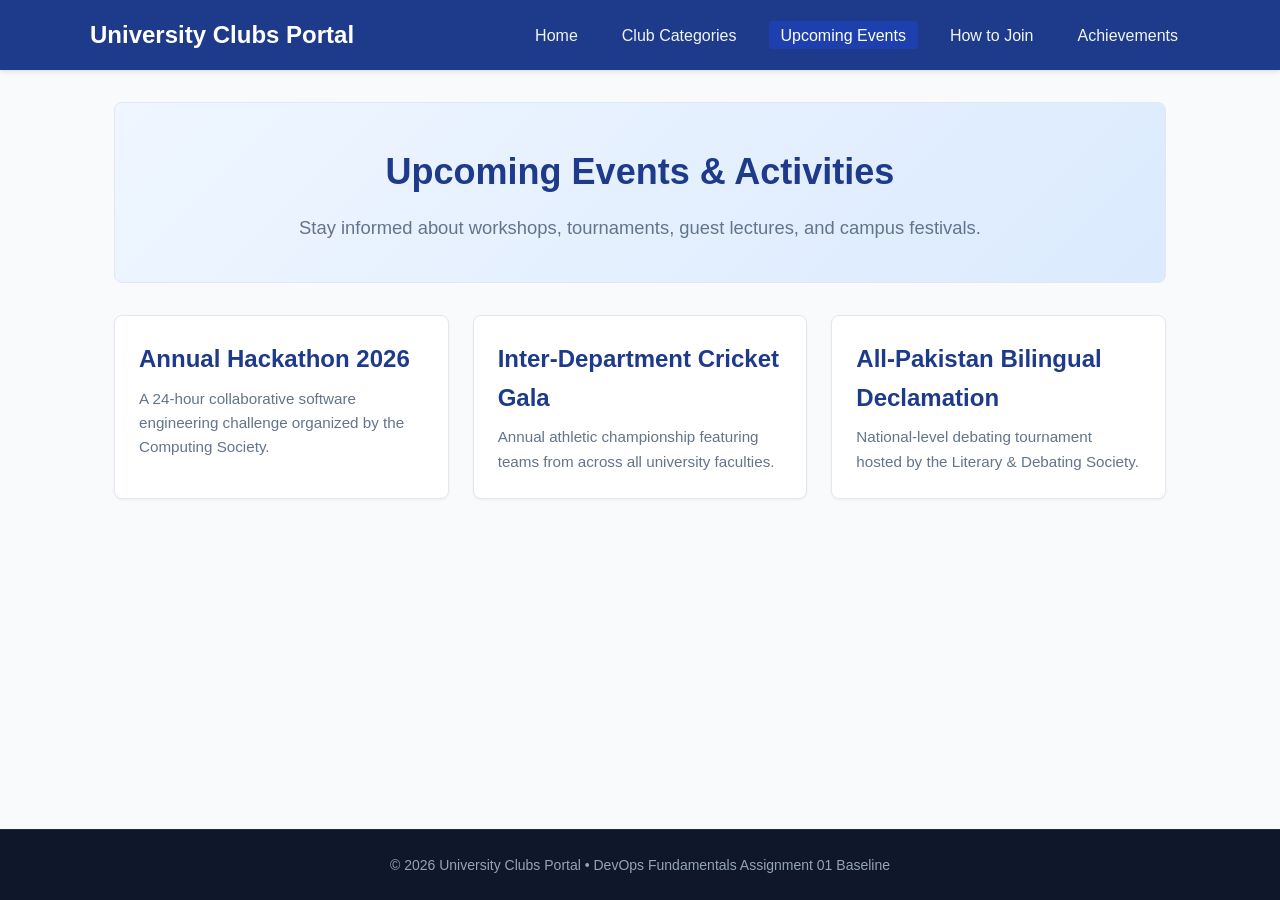
==== src/events.html @ 195c0437 "chore: create website folder structure" ====
<!DOCTYPE html>
<html lang="en">
<head>
    <meta charset="UTF-8">
    <meta name="viewport" content="width=device-width, initial-scale=1.0">
    <title>University Clubs Portal - Upcoming Events</title>
    <link rel="stylesheet" href="../styles/style.css">
</head>
<body>
    <header>
        <div class="nav-container">
            <div class="brand-title">University Clubs Portal</div>
            <nav>
                <ul>
                    <li><a href="index.html">Home</a></li>
                    <li><a href="clubs.html">Club Categories</a></li>
                    <li><a href="events.html" class="active">Upcoming Events</a></li>
                    <li><a href="join.html">How to Join</a></li>
                    <li><a href="highlights.html">Achievements</a></li>
                </ul>
            </nav>
        </div>
    </header>

    <main>
        <section class="hero">
            <h1>Upcoming Events & Activities</h1>
            <p>Stay informed about workshops, tournaments, guest lectures, and campus festivals.</p>
        </section>

        <section class="card-grid">
            <article class="card">
                <h2>Annual Hackathon 2026</h2>
                <p>A 24-hour collaborative software engineering challenge organized by the Computing Society.</p>
            </article>
            <article class="card">
                <h2>Inter-Department Cricket Gala</h2>
                <p>Annual athletic championship featuring teams from across all university faculties.</p>
            </article>
            <article class="card">
                <h2>All-Pakistan Bilingual Declamation</h2>
                <p>National-level debating tournament hosted by the Literary & Debating Society.</p>
            </article>
        </section>
    </main>

    <footer>
        <p>&copy; 2026 University Clubs Portal &bull; DevOps Fundamentals Assignment 01 Baseline</p>
    </footer>
</body>
</html>
---- styles/style.css ----
/* ==========================================================================
   University Clubs Portal - Main Stylesheet
   ========================================================================== */

:root {
    --primary-color: #1e3a8a;
    --primary-hover: #1e40af;
    --secondary-color: #3b82f6;
    --accent-color: #f59e0b;
    --background-color: #f8fafc;
    --card-background: #ffffff;
    --text-primary: #1e293b;
    --text-secondary: #64748b;
    --border-color: #e2e8f0;
    --font-family: -apple-system, BlinkMacSystemFont, "Segoe UI", Roboto, "Helvetica Neue", Arial, sans-serif;
}

* {
    box-sizing: border-box;
    margin: 0;
    padding: 0;
}

body {
    font-family: var(--font-family);
    background-color: var(--background-color);
    color: var(--text-primary);
    line-height: 1.6;
    min-height: 100vh;
    display: flex;
    flex-direction: column;
}

/* Header & Navigation */
header {
    background-color: var(--primary-color);
    color: #ffffff;
    padding: 1rem 2rem;
    box-shadow: 0 2px 4px rgba(0, 0, 0, 0.1);
}

.nav-container {
    max-width: 1100px;
    margin: 0 auto;
    display: flex;
    justify-content: space-between;
    align-items: center;
    flex-wrap: wrap;
    gap: 1rem;
}

.brand-title {
    font-size: 1.5rem;
    font-weight: 700;
}

nav ul {
    display: flex;
    list-style: none;
    gap: 1.25rem;
    align-items: center;
}

nav a {
    color: #f1f5f9;
    text-decoration: none;
    font-weight: 500;
    padding: 0.35rem 0.75rem;
    border-radius: 4px;
    transition: background-color 0.2s ease, color 0.2s ease;
}

nav a:hover,
nav a.active {
    background-color: var(--primary-hover);
    color: #ffffff;
}

/* Main Content Container */
main {
    max-width: 1100px;
    width: 100%;
    margin: 2rem auto;
    padding: 0 1.5rem;
    flex: 1;
}

/* Hero Section */
.hero {
    background: linear-gradient(135deg, #eff6ff 0%, #dbeafe 100%);
    border: 1px solid var(--border-color);
    border-radius: 8px;
    padding: 2.5rem 2rem;
    margin-bottom: 2rem;
    text-align: center;
}

.hero h1 {
    font-size: 2.25rem;
    color: var(--primary-color);
    margin-bottom: 0.75rem;
}

.hero p {
    font-size: 1.15rem;
    color: var(--text-secondary);
    max-width: 750px;
    margin: 0 auto;
}

/* Content Grid & Cards */
.card-grid {
    display: grid;
    grid-template-columns: repeat(auto-fit, minmax(280px, 1fr));
    gap: 1.5rem;
    margin-top: 1.5rem;
}

.card {
    background-color: var(--card-background);
    border: 1px solid var(--border-color);
    border-radius: 8px;
    padding: 1.5rem;
    box-shadow: 0 1px 3px rgba(0, 0, 0, 0.05);
    transition: transform 0.2s ease, box-shadow 0.2s ease;
}

.card:hover {
    transform: translateY(-2px);
    box-shadow: 0 4px 6px -1px rgba(0, 0, 0, 0.1);
}

.card h2,
.card h3 {
    color: var(--primary-color);
    margin-bottom: 0.5rem;
}

.card p {
    color: var(--text-secondary);
    font-size: 0.95rem;
}

/* Buttons */
.btn {
    display: inline-block;
    padding: 0.6rem 1.2rem;
    background-color: var(--secondary-color);
    color: #ffffff;
    text-decoration: none;
    border-radius: 6px;
    font-weight: 500;
    transition: background-color 0.2s ease;
    margin-top: 1rem;
}

.btn:hover {
    background-color: var(--primary-hover);
}

/* Footer */
footer {
    background-color: #0f172a;
    color: #94a3b8;
    text-align: center;
    padding: 1.5rem;
    font-size: 0.875rem;
    border-top: 1px solid #1e293b;
}

/* Responsive Media Queries */
@media (max-width: 768px) {
    .nav-container {
        flex-direction: column;
        align-items: flex-start;
    }

    nav ul {
        flex-wrap: wrap;
        gap: 0.5rem;
        width: 100%;
    }

    nav a {
        padding: 0.4rem 0.6rem;
    }

    .hero {
        padding: 1.75rem 1rem;
    }

    .hero h1 {
        font-size: 1.75rem;
    }
}
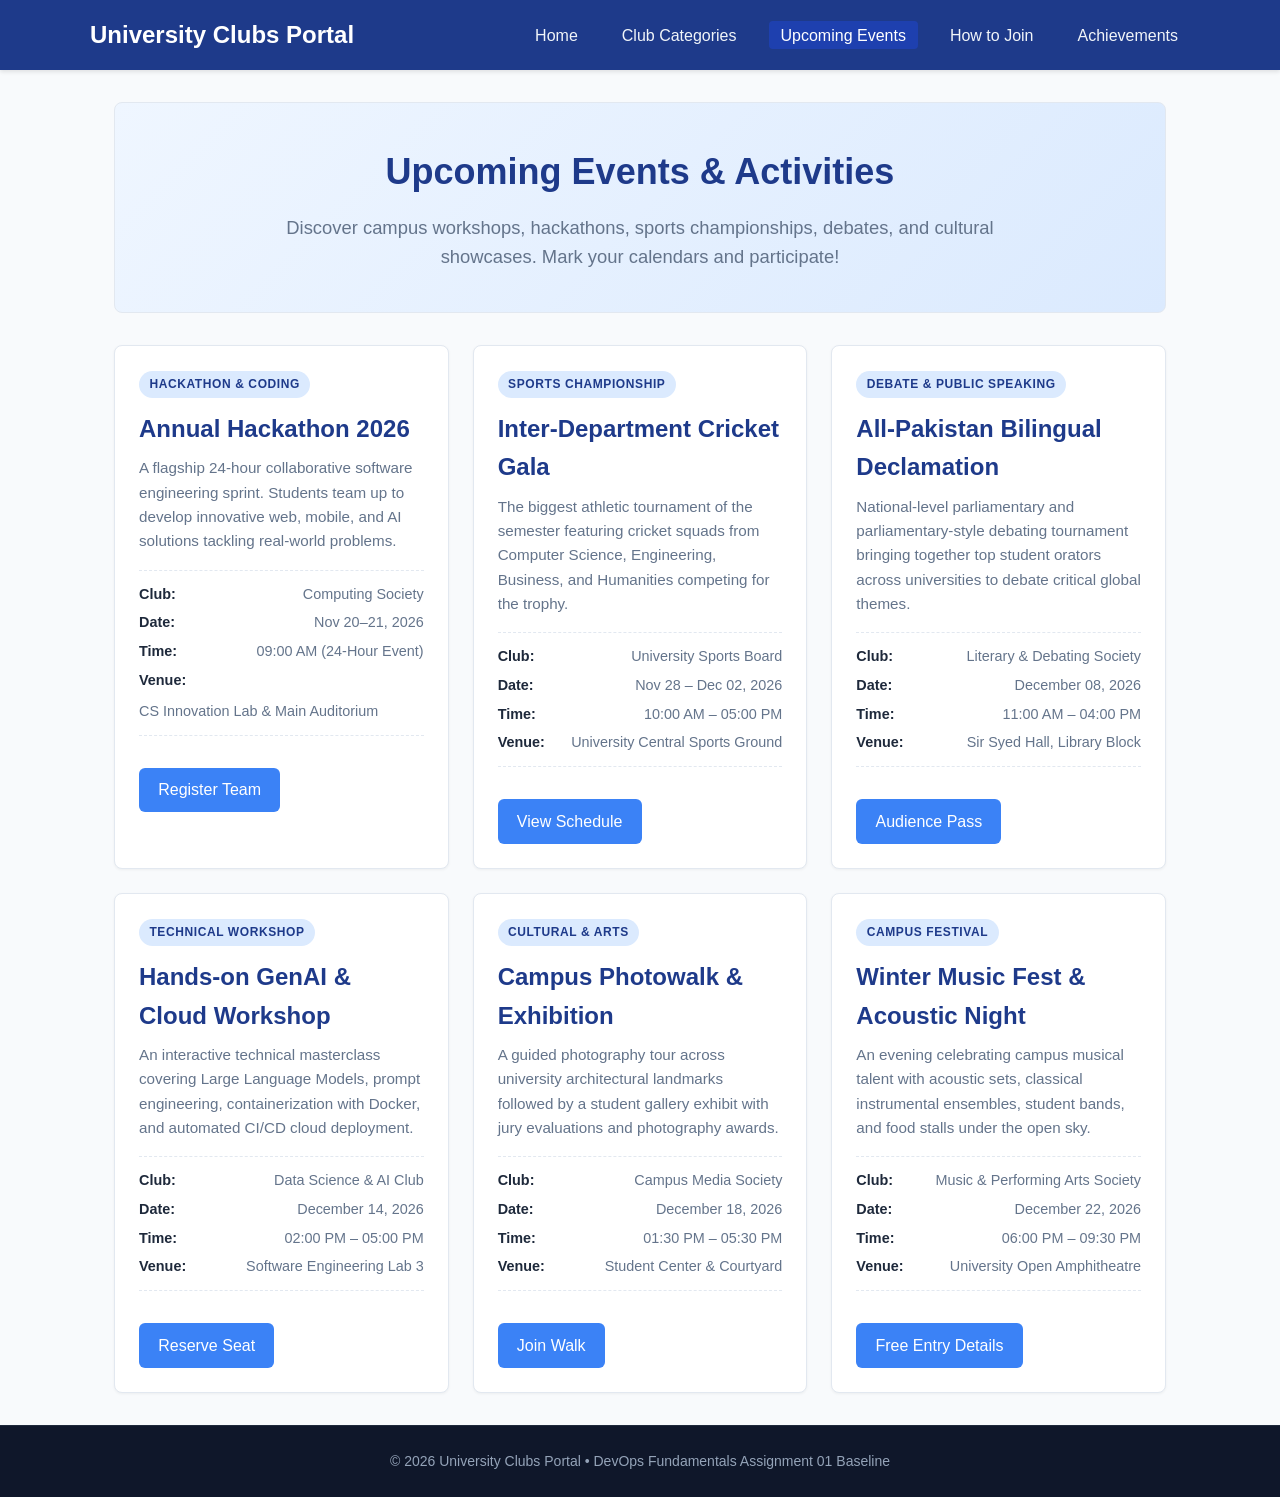
==== commit 918541d6: "feat(events): implement responsive upcoming events board and schedule (Closes #3)" ====
--- a/src/events.html
+++ b/src/events.html
@@ -10,11 +10,11 @@
     <header>
         <div class="nav-container">
             <div class="brand-title">University Clubs Portal</div>
-            <nav>
+            <nav aria-label="Main Navigation">
                 <ul>
                     <li><a href="index.html">Home</a></li>
                     <li><a href="clubs.html">Club Categories</a></li>
-                    <li><a href="events.html" class="active">Upcoming Events</a></li>
+                    <li><a href="events.html" class="active" aria-current="page">Upcoming Events</a></li>
                     <li><a href="join.html">How to Join</a></li>
                     <li><a href="highlights.html">Achievements</a></li>
                 </ul>
@@ -25,21 +25,164 @@
     <main>
         <section class="hero">
             <h1>Upcoming Events & Activities</h1>
-            <p>Stay informed about workshops, tournaments, guest lectures, and campus festivals.</p>
+            <p>Discover campus workshops, hackathons, sports championships, debates, and cultural showcases. Mark your calendars and participate!</p>
         </section>
 
-        <section class="card-grid">
+        <section class="card-grid" aria-label="Upcoming Events Listing">
+            <!-- Event 1: Annual Hackathon -->
             <article class="card">
+                <span class="event-badge">Hackathon & Coding</span>
                 <h2>Annual Hackathon 2026</h2>
-                <p>A 24-hour collaborative software engineering challenge organized by the Computing Society.</p>
+                <p>A flagship 24-hour collaborative software engineering sprint. Students team up to develop innovative web, mobile, and AI solutions tackling real-world problems.</p>
+                <ul class="event-meta">
+                    <li>
+                        <span class="event-meta-label">Club:</span>
+                        <span class="event-meta-value">Computing Society</span>
+                    </li>
+                    <li>
+                        <span class="event-meta-label">Date:</span>
+                        <span class="event-meta-value"><time datetime="2026-11-20T09:00">Nov 20–21, 2026</time></span>
+                    </li>
+                    <li>
+                        <span class="event-meta-label">Time:</span>
+                        <span class="event-meta-value">09:00 AM (24-Hour Event)</span>
+                    </li>
+                    <li>
+                        <span class="event-meta-label">Venue:</span>
+                        <span class="event-meta-value">CS Innovation Lab & Main Auditorium</span>
+                    </li>
+                </ul>
+                <a href="join.html" class="btn">Register Team</a>
             </article>
+
+            <!-- Event 2: Cricket Gala -->
             <article class="card">
+                <span class="event-badge">Sports Championship</span>
                 <h2>Inter-Department Cricket Gala</h2>
-                <p>Annual athletic championship featuring teams from across all university faculties.</p>
+                <p>The biggest athletic tournament of the semester featuring cricket squads from Computer Science, Engineering, Business, and Humanities competing for the trophy.</p>
+                <ul class="event-meta">
+                    <li>
+                        <span class="event-meta-label">Club:</span>
+                        <span class="event-meta-value">University Sports Board</span>
+                    </li>
+                    <li>
+                        <span class="event-meta-label">Date:</span>
+                        <span class="event-meta-value"><time datetime="2026-11-28">Nov 28 – Dec 02, 2026</time></span>
+                    </li>
+                    <li>
+                        <span class="event-meta-label">Time:</span>
+                        <span class="event-meta-value">10:00 AM – 05:00 PM</span>
+                    </li>
+                    <li>
+                        <span class="event-meta-label">Venue:</span>
+                        <span class="event-meta-value">University Central Sports Ground</span>
+                    </li>
+                </ul>
+                <a href="join.html" class="btn">View Schedule</a>
             </article>
+
+            <!-- Event 3: Debate Tournament -->
             <article class="card">
+                <span class="event-badge">Debate & Public Speaking</span>
                 <h2>All-Pakistan Bilingual Declamation</h2>
-                <p>National-level debating tournament hosted by the Literary & Debating Society.</p>
+                <p>National-level parliamentary and parliamentary-style debating tournament bringing together top student orators across universities to debate critical global themes.</p>
+                <ul class="event-meta">
+                    <li>
+                        <span class="event-meta-label">Club:</span>
+                        <span class="event-meta-value">Literary & Debating Society</span>
+                    </li>
+                    <li>
+                        <span class="event-meta-label">Date:</span>
+                        <span class="event-meta-value"><time datetime="2026-12-08T11:00">December 08, 2026</time></span>
+                    </li>
+                    <li>
+                        <span class="event-meta-label">Time:</span>
+                        <span class="event-meta-value">11:00 AM – 04:00 PM</span>
+                    </li>
+                    <li>
+                        <span class="event-meta-label">Venue:</span>
+                        <span class="event-meta-value">Sir Syed Hall, Library Block</span>
+                    </li>
+                </ul>
+                <a href="join.html" class="btn">Audience Pass</a>
+            </article>
+
+            <!-- Event 4: AI Workshop -->
+            <article class="card">
+                <span class="event-badge">Technical Workshop</span>
+                <h2>Hands-on GenAI & Cloud Workshop</h2>
+                <p>An interactive technical masterclass covering Large Language Models, prompt engineering, containerization with Docker, and automated CI/CD cloud deployment.</p>
+                <ul class="event-meta">
+                    <li>
+                        <span class="event-meta-label">Club:</span>
+                        <span class="event-meta-value">Data Science & AI Club</span>
+                    </li>
+                    <li>
+                        <span class="event-meta-label">Date:</span>
+                        <span class="event-meta-value"><time datetime="2026-12-14T14:00">December 14, 2026</time></span>
+                    </li>
+                    <li>
+                        <span class="event-meta-label">Time:</span>
+                        <span class="event-meta-value">02:00 PM – 05:00 PM</span>
+                    </li>
+                    <li>
+                        <span class="event-meta-label">Venue:</span>
+                        <span class="event-meta-value">Software Engineering Lab 3</span>
+                    </li>
+                </ul>
+                <a href="join.html" class="btn">Reserve Seat</a>
+            </article>
+
+            <!-- Event 5: Photography Walk -->
+            <article class="card">
+                <span class="event-badge">Cultural & Arts</span>
+                <h2>Campus Photowalk & Exhibition</h2>
+                <p>A guided photography tour across university architectural landmarks followed by a student gallery exhibit with jury evaluations and photography awards.</p>
+                <ul class="event-meta">
+                    <li>
+                        <span class="event-meta-label">Club:</span>
+                        <span class="event-meta-value">Campus Media Society</span>
+                    </li>
+                    <li>
+                        <span class="event-meta-label">Date:</span>
+                        <span class="event-meta-value"><time datetime="2026-12-18T13:30">December 18, 2026</time></span>
+                    </li>
+                    <li>
+                        <span class="event-meta-label">Time:</span>
+                        <span class="event-meta-value">01:30 PM – 05:30 PM</span>
+                    </li>
+                    <li>
+                        <span class="event-meta-label">Venue:</span>
+                        <span class="event-meta-value">Student Center & Courtyard</span>
+                    </li>
+                </ul>
+                <a href="join.html" class="btn">Join Walk</a>
+            </article>
+
+            <!-- Event 6: Music Festival -->
+            <article class="card">
+                <span class="event-badge">Campus Festival</span>
+                <h2>Winter Music Fest & Acoustic Night</h2>
+                <p>An evening celebrating campus musical talent with acoustic sets, classical instrumental ensembles, student bands, and food stalls under the open sky.</p>
+                <ul class="event-meta">
+                    <li>
+                        <span class="event-meta-label">Club:</span>
+                        <span class="event-meta-value">Music & Performing Arts Society</span>
+                    </li>
+                    <li>
+                        <span class="event-meta-label">Date:</span>
+                        <span class="event-meta-value"><time datetime="2026-12-22T18:00">December 22, 2026</time></span>
+                    </li>
+                    <li>
+                        <span class="event-meta-label">Time:</span>
+                        <span class="event-meta-value">06:00 PM – 09:30 PM</span>
+                    </li>
+                    <li>
+                        <span class="event-meta-label">Venue:</span>
+                        <span class="event-meta-value">University Open Amphitheatre</span>
+                    </li>
+                </ul>
+                <a href="join.html" class="btn">Free Entry Details</a>
             </article>
         </section>
     </main>
@@ -49,4 +192,3 @@
     </footer>
 </body>
 </html>
-
--- a/styles/style.css
+++ b/styles/style.css
@@ -194,3 +194,52 @@
     }
 }
 
+/* ==========================================================================
+   Event Details & Metadata Component Styles (Issue #3)
+   ========================================================================== */
+.event-badge {
+    display: inline-block;
+    padding: 0.25rem 0.65rem;
+    font-size: 0.75rem;
+    font-weight: 600;
+    text-transform: uppercase;
+    letter-spacing: 0.05em;
+    border-radius: 9999px;
+    background-color: #dbeafe;
+    color: var(--primary-color);
+    margin-bottom: 0.75rem;
+}
+
+.event-meta {
+    list-style: none;
+    margin: 1rem 0;
+    padding: 0.75rem 0;
+    border-top: 1px dashed var(--border-color);
+    border-bottom: 1px dashed var(--border-color);
+    font-size: 0.9rem;
+    color: var(--text-secondary);
+}
+
+.event-meta li {
+    display: flex;
+    justify-content: space-between;
+    align-items: baseline;
+    margin-bottom: 0.35rem;
+    flex-wrap: wrap;
+    gap: 0.5rem;
+}
+
+.event-meta li:last-child {
+    margin-bottom: 0;
+}
+
+.event-meta-label {
+    font-weight: 600;
+    color: var(--text-primary);
+}
+
+.event-meta-value {
+    color: var(--text-secondary);
+}
+
+
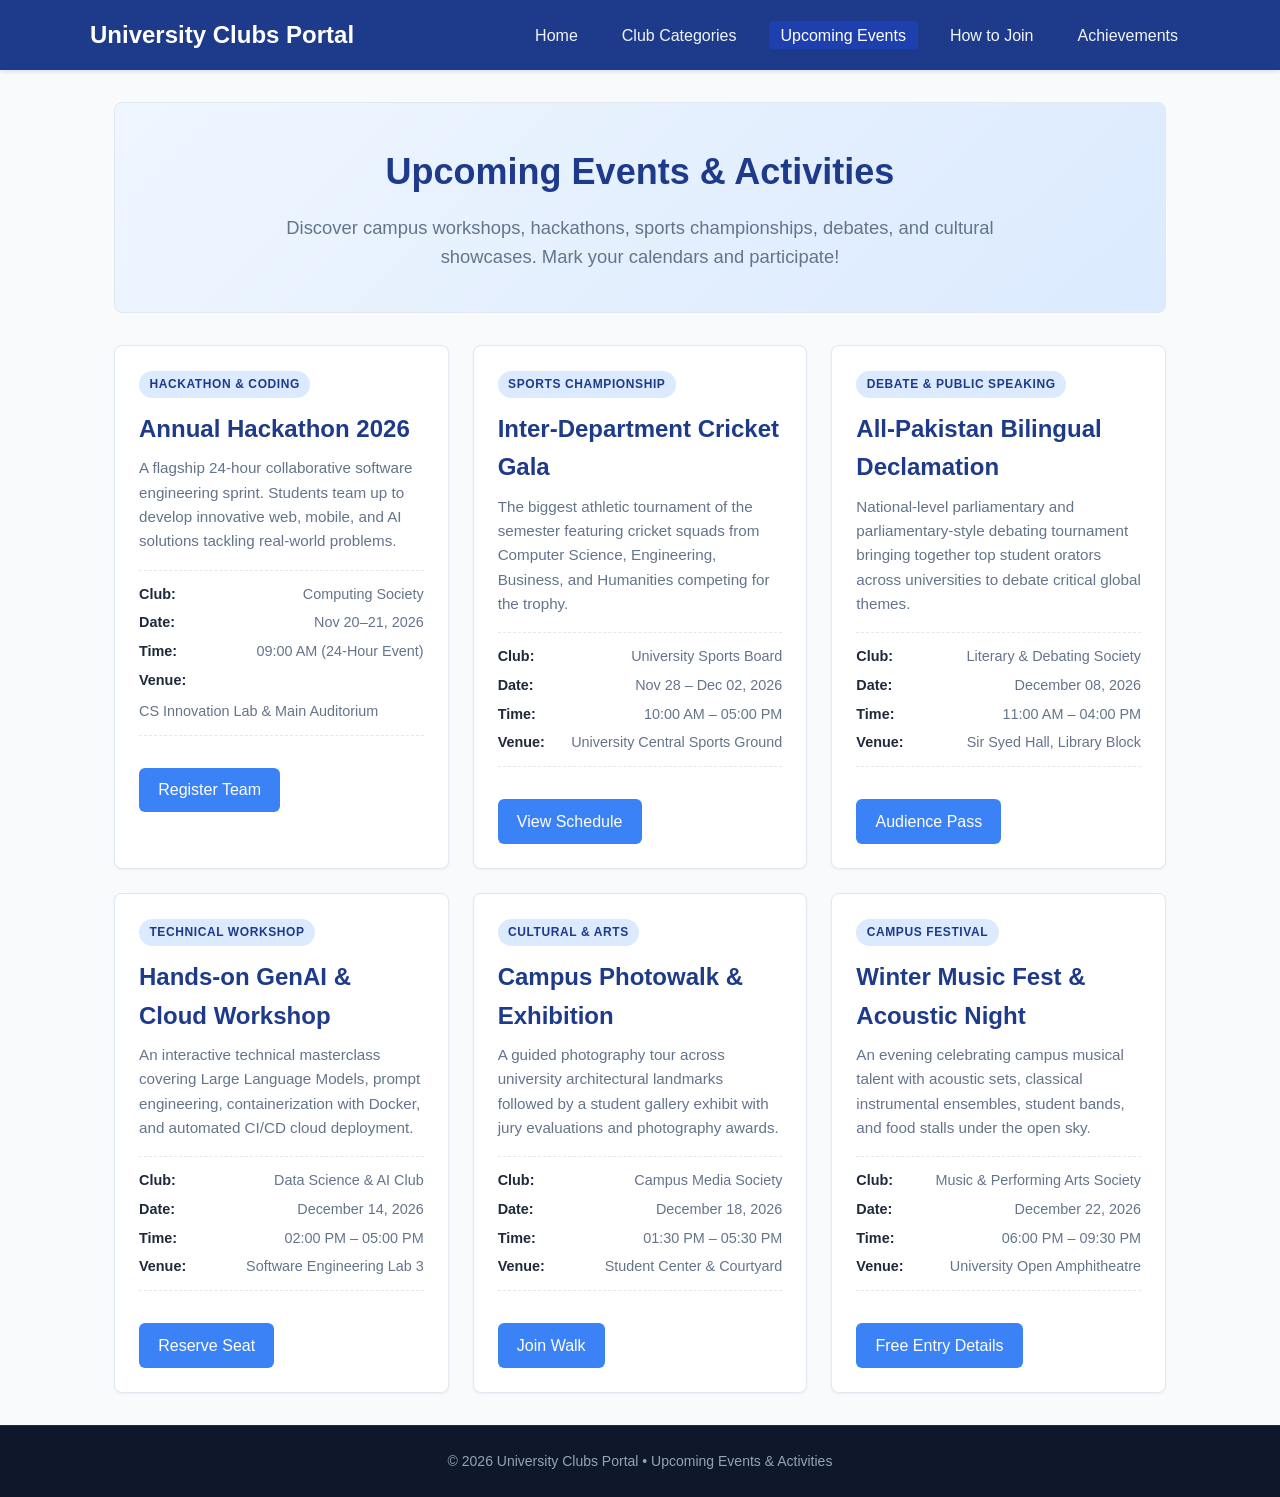
==== commit 5dd41745: "fix(events): replace placeholder baseline text in events page footer (Refs #3)" ====
--- a/src/events.html
+++ b/src/events.html
@@ -188,7 +188,7 @@
     </main>
 
     <footer>
-        <p>&copy; 2026 University Clubs Portal &bull; DevOps Fundamentals Assignment 01 Baseline</p>
+        <p>&copy; 2026 University Clubs Portal &bull; Upcoming Events &amp; Activities</p>
     </footer>
 </body>
 </html>
--- a/styles/style.css
+++ b/styles/style.css
@@ -243,3 +243,76 @@
 }
 
 
+
+/* Events page - responsive layout for tablets and phones */
+@media (max-width: 768px) {
+    .event-meta li {
+        flex-direction: column;
+        align-items: flex-start;
+        gap: 0.1rem;
+    }
+
+    .event-meta-value {
+        font-size: 0.85rem;
+    }
+}
+
+/* Events page - small phones: full-width action buttons */
+@media (max-width: 480px) {
+    .card .btn {
+        display: block;
+        width: 100%;
+        text-align: center;
+    }
+
+    .event-badge {
+        font-size: 0.7rem;
+    }
+}
+
+/* ==========================================================================
+   Home Page (index.html) - Team Lead
+   ========================================================================== */
+.home-section { margin-bottom: 2.5rem; }
+.home-section h2 { color: var(--primary-color); margin-bottom: 0.5rem; }
+.section-intro { color: var(--text-secondary); }
+
+.stats-strip {
+    display: grid;
+    grid-template-columns: repeat(3, 1fr);
+    gap: 1rem;
+    background-color: var(--primary-color);
+    border-radius: 8px;
+    padding: 1.5rem;
+    text-align: center;
+}
+.stat-number { display: block; font-size: 2rem; font-weight: 700; color: var(--accent-color); }
+.stat-label { color: #e2e8f0; font-size: 0.95rem; }
+
+.quick-links {
+    display: grid;
+    grid-template-columns: repeat(4, 1fr);
+    gap: 1rem;
+    margin-top: 1rem;
+}
+.quick-link {
+    display: block;
+    background-color: var(--card-background);
+    border: 1px solid var(--border-color);
+    border-left: 4px solid var(--secondary-color);
+    border-radius: 8px;
+    padding: 1.25rem;
+    text-decoration: none;
+    color: var(--text-primary);
+    transition: border-color 0.2s ease, transform 0.2s ease;
+}
+.quick-link:hover { border-left-color: var(--accent-color); transform: translateY(-2px); }
+.quick-link h3 { color: var(--primary-color); font-size: 1.05rem; margin-bottom: 0.25rem; }
+.quick-link p { color: var(--text-secondary); font-size: 0.9rem; }
+
+@media (max-width: 900px) {
+    .quick-links { grid-template-columns: repeat(2, 1fr); }
+}
+@media (max-width: 600px) {
+    .stats-strip, .quick-links { grid-template-columns: 1fr; }
+}
